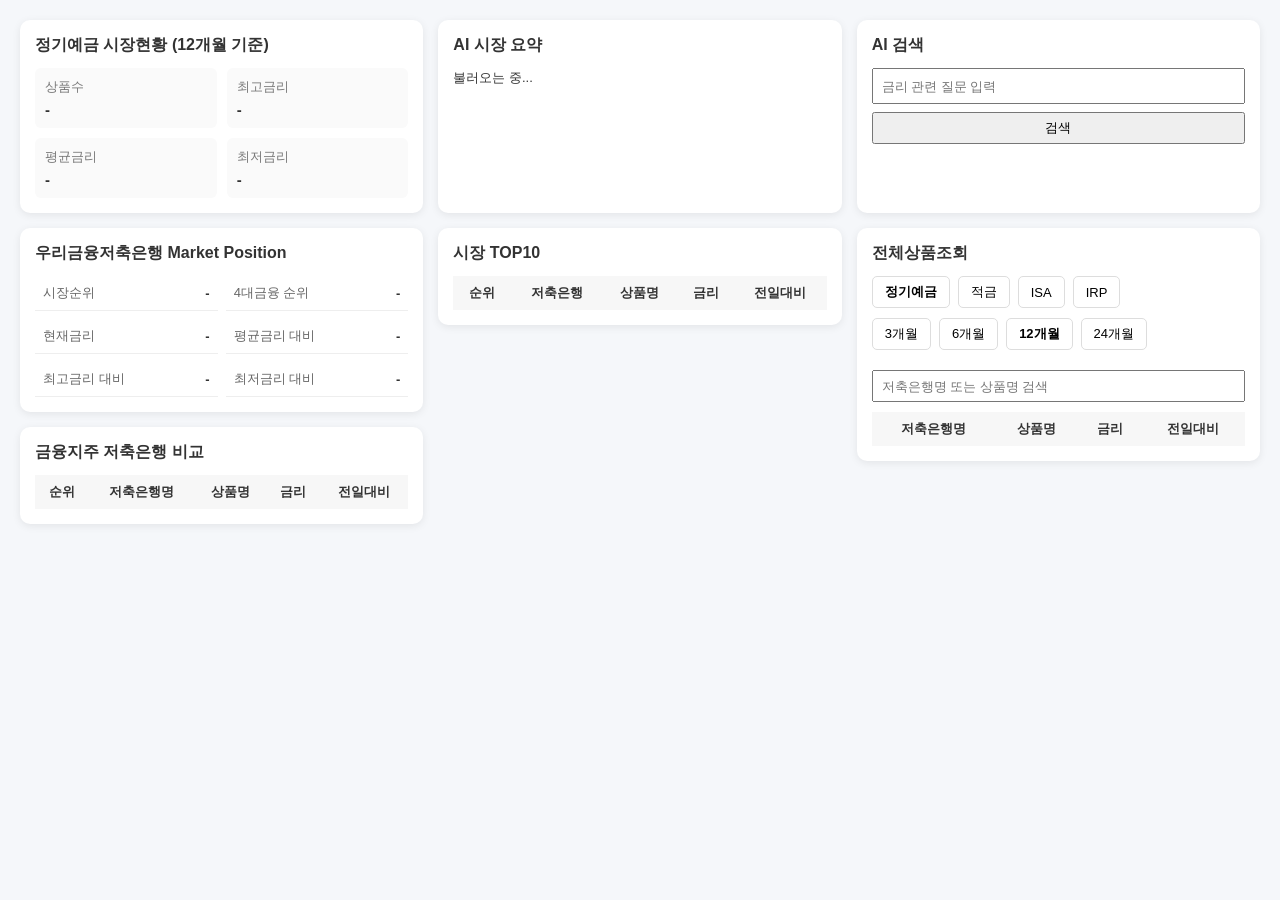
==== templates/index.html @ 4ca1d67e "SBRateBot V4 initial dashboard version" ====
<!DOCTYPE html>
<html lang="ko">

<head>

<meta charset="UTF-8">

<meta name="viewport" content="width=device-width, initial-scale=1.0">

<title>SBRateBot V4</title>

<link rel="stylesheet" href="/static/css/dashboard.css">

</head>


<body>


<div class="dashboard">


<!-- =====================
상단 영역
===================== -->


<div class="top-grid">


<div class="panel">

<h2>
정기예금 시장현황 (12개월 기준)
</h2>


<div class="kpi-mini">


<div>
<span>상품수</span>
<strong id="product-count">-</strong>
</div>


<div>
<span>최고금리</span>
<strong id="max-rate">-</strong>
</div>


<div>
<span>평균금리</span>
<strong id="avg-rate">-</strong>
</div>


<div>
<span>최저금리</span>
<strong id="min-rate">-</strong>
</div>


</div>

</div>





<div class="panel">

<h2>
AI 시장 요약
</h2>


<div id="ai-summary">
불러오는 중...
</div>


</div>





<div class="panel">

<h2>
AI 검색
</h2>


<input
id="ai-question"
placeholder="금리 관련 질문 입력"
/>


<button id="ai-search-btn">
검색
</button>


<div id="ai-answer"></div>


</div>


</div>








<!-- =====================
하단 영역
===================== -->


<div class="dashboard-grid">



<!-- 1열 -->

<div class="left-column">


<div class="panel">


<h2>
우리금융저축은행 Market Position
</h2>


<div class="position-summary">


<div>
<span>시장순위</span>
<strong id="market-rank">-</strong>
</div>


<div>
<span>4대금융 순위</span>
<strong id="financial-rank">-</strong>
</div>


<div>
<span>현재금리</span>
<strong id="woori-rate">-</strong>
</div>


<div>
<span>평균금리 대비</span>
<strong id="average-gap">-</strong>
</div>


<div>
<span>최고금리 대비</span>
<strong id="highest-gap">-</strong>
</div>


<div>
<span>최저금리 대비</span>
<strong id="lowest-gap">-</strong>
</div>


</div>


</div>







<div class="panel">


<h2>
금융지주 저축은행 비교
</h2>


<table>


<thead>

<tr>

<th>순위</th>

<th>저축은행명</th>

<th>상품명</th>

<th>금리</th>

<th>전일대비</th>

</tr>


</thead>


<tbody id="financial-table">

</tbody>


</table>


</div>



</div>









<!-- 2열 -->


<div class="panel">


<h2>
시장 TOP10
</h2>


<table>


<thead>

<tr>

<th>순위</th>

<th>저축은행</th>

<th>상품명</th>

<th>금리</th>

<th>전일대비</th>

</tr>


</thead>


<tbody id="market-table">

</tbody>


</table>


</div>









<!-- 3열 -->


<div class="panel">


<h2>
전체상품조회
</h2>


<div class="product-tabs">


<button class="active">
정기예금
</button>


<button>
적금
</button>


<button>
ISA
</button>


<button>
IRP
</button>


</div>





<div class="period-filter">


<button>
3개월
</button>


<button>
6개월
</button>


<button class="active">
12개월
</button>


<button>
24개월
</button>


</div>





<input
id="product-search"
placeholder="저축은행명 또는 상품명 검색"
/>





<table>


<thead>

<tr>

<th>저축은행명</th>

<th>상품명</th>

<th>금리</th>

<th>전일대비</th>

</tr>


</thead>


<tbody id="product-table">

</tbody>


</table>


</div>





</div>



</div>





<script src="/static/js/dashboard.js"></script>


</body>


</html>
---- static/css/dashboard.css ----
/* ===================================
   SBRateBot V4 Dashboard CSS
=================================== */


* {

    box-sizing:border-box;

}



body {

    margin:0;

    padding:20px;

    background:#f5f7fa;

    font-family:"Malgun Gothic", sans-serif;

    color:#333;

}



.dashboard {

    width:100%;

    max-width:1600px;

    margin:0 auto;

}






/* ===================================
   상단 3분할
=================================== */


.top-grid {

    display:grid;

    grid-template-columns:

    repeat(3, 1fr);

    gap:15px;

    margin-bottom:15px;

}







/* ===================================
   하단 3분할
=================================== */


.dashboard-grid {

    display:grid;

    grid-template-columns:

    repeat(3, 1fr);

    gap:15px;

    align-items:start;

}





.left-column {


    display:flex;


    flex-direction:column;


    gap:15px;


}







/* ===================================
   카드
=================================== */


.panel {


    background:white;


    border-radius:10px;


    padding:15px;


    box-shadow:

    0 2px 8px rgba(0,0,0,0.08);


}



.panel h2 {


    margin:0 0 12px;


    font-size:16px;


    font-weight:600;


}







/* ===================================
   KPI
=================================== */


.kpi-mini {


    display:grid;


    grid-template-columns:repeat(2,1fr);


    gap:10px;


}



.kpi-mini div {


    background:#fafafa;


    padding:10px;


    border-radius:6px;


}



.kpi-mini span {


    display:block;


    font-size:13px;


    color:#777;


}



.kpi-mini strong {


    display:block;


    margin-top:5px;


    font-size:15px;


}







/* ===================================
   Market Position
=================================== */


.position-summary {


    display:grid;


    grid-template-columns:repeat(2,1fr);


    gap:8px;


}



.position-summary div {


    display:flex;


    justify-content:space-between;


    align-items:center;


    padding:8px;


    border-bottom:1px solid #eee;


}



.position-summary span {


    font-size:13px;


    color:#666;


}



.position-summary strong {


    font-size:13px;


    font-weight:600;


}







/* ===================================
   Table 공통
=================================== */


.panel table {


    width:100%;


    border-collapse:collapse;


}



.panel th {


    background:#f7f7f7;


    font-size:13px;


    font-weight:600;


    padding:8px;


    text-align:center;


}



.panel td {


    font-size:13px;


    padding:8px;


    text-align:center;


    border-bottom:1px solid #eee;


}








/* ===================================
   AI
=================================== */


#ai-summary {


    font-size:13px;


    line-height:1.6;


}



#ai-summary ul {


    margin:0;


    padding-left:18px;


}







/* ===================================
   검색
=================================== */


#ai-question {


    width:100%;


    height:36px;


    padding:8px;


    font-size:13px;


}



#ai-search-btn {


    width:100%;


    height:32px;


    margin-top:8px;


    font-size:13px;


}







#product-search {


    width:100%;


    height:32px;


    margin:10px 0;


    padding:8px;


    font-size:13px;


}







/* ===================================
   상품 탭
=================================== */


.product-tabs,
.period-filter {


    display:flex;


    gap:8px;


    margin-bottom:10px;


}



.product-tabs button,
.period-filter button {


    padding:6px 12px;


    font-size:13px;


    border:1px solid #ddd;


    background:white;


    border-radius:5px;


}



.product-tabs button.active,
.period-filter button.active {


    font-weight:bold;


}







/* ===================================
   증감
=================================== */


.rate-change {


    font-weight:600;


}



.rate-change.increase {


    color:#1565c0;


}



.rate-change.decrease {


    color:#d32f2f;


}







/* ===================================
   화면 축소 대응
=================================== */


@media(max-width:900px){

    .top-grid,
    .dashboard-grid {

        grid-template-columns:
        0.8fr 1.1fr 1fr;

    }

}




.left-column {

    display:flex !important;

    flex-direction:column !important;

    gap:15px !important;

}

/* ===================================
   금융지주 비교 헤더 줄바꿈 방지
=================================== */


#financial-table th {

    white-space:nowrap;

}


/* 짧은 컬럼 최소폭 확보 */

#financial-table th:nth-child(1),
#financial-table td:nth-child(1) {

    width:45px;

    white-space:nowrap;

}



#financial-table th:nth-child(4),
#financial-table td:nth-child(4) {

    width:65px;

    white-space:nowrap;

}



#financial-table th:nth-child(5),
#financial-table td:nth-child(5) {

    width:75px;

    white-space:nowrap;

}

/* ===================================
   금융지주 비교 헤더 줄바꿈 방지
=================================== */


#financial-table th {

    white-space:nowrap;

}


/* 짧은 컬럼 최소폭 확보 */

#financial-table th:nth-child(1),
#financial-table td:nth-child(1) {

    width:45px;

    white-space:nowrap;

}



#financial-table th:nth-child(4),
#financial-table td:nth-child(4) {

    width:65px;

    white-space:nowrap;

}



#financial-table th:nth-child(5),
#financial-table td:nth-child(5) {

    width:75px;

    white-space:nowrap;

}
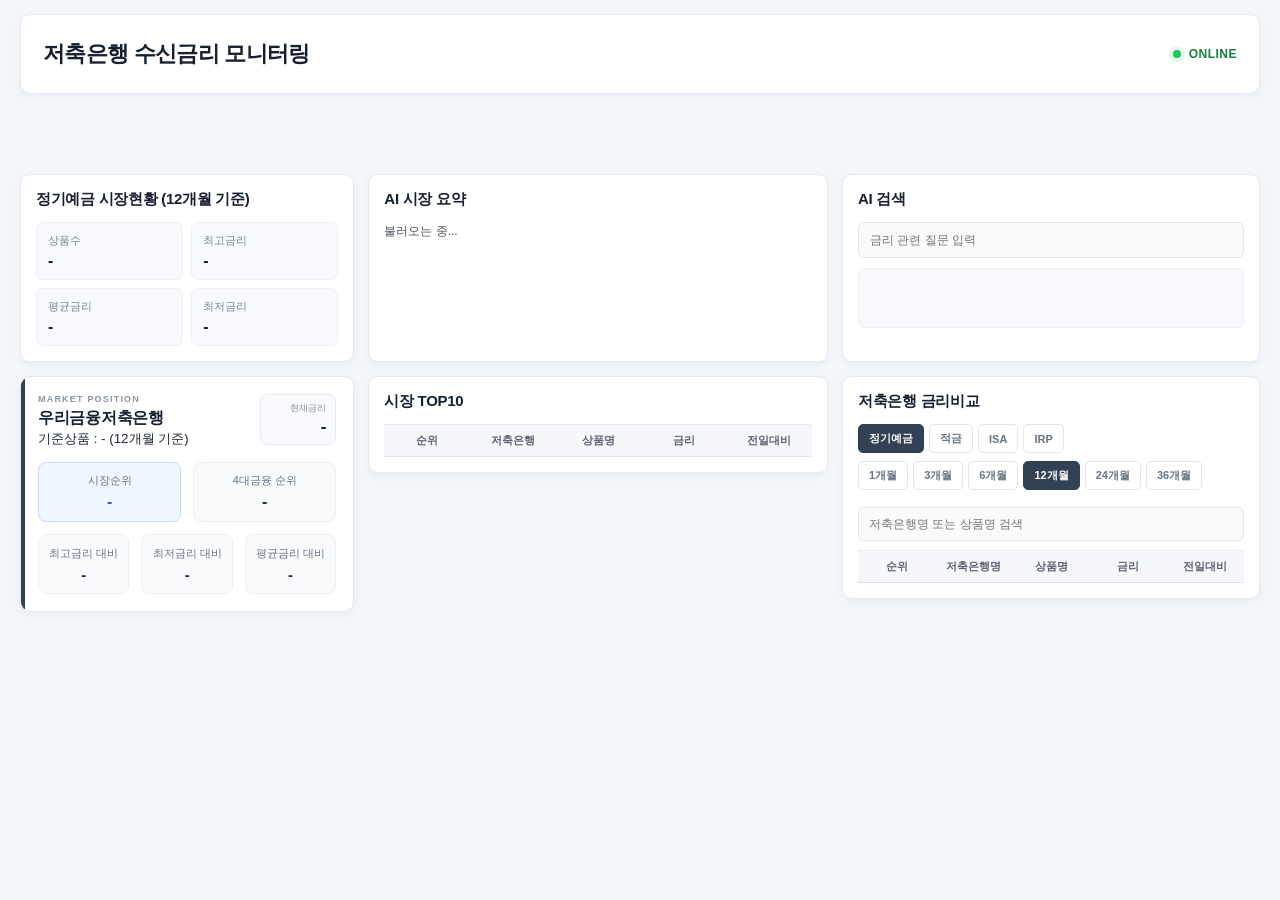
==== commit fbfaea1a: "SBRateBot V4 dashboard update" ====
--- a/templates/index.html
+++ b/templates/index.html
@@ -18,6 +18,42 @@
 
 
 <div class="dashboard">
+
+
+
+<!-- =====================
+슬림 시스템 헤더
+===================== -->
+
+
+<header class="system-header slim-header">
+
+
+    <div class="slim-header-title">
+
+        <h1>
+        저축은행 수신금리 모니터링
+        </h1>
+
+    </div>
+
+
+
+    <div class="slim-header-status">
+
+        <span class="online-dot"></span>
+
+        <strong>
+        ONLINE
+        </strong>
+
+    </div>
+
+
+</header>
+
+
+
 
 
 <!-- =====================
@@ -28,41 +64,78 @@
 <div class="top-grid">
 
 
+
 <div class="panel">
+
 
 <h2>
 정기예금 시장현황 (12개월 기준)
 </h2>
 
 
+
 <div class="kpi-mini">
 
 
+
 <div>
-<span>상품수</span>
-<strong id="product-count">-</strong>
-</div>
+
+<span>
+상품수
+</span>
+
+<strong id="product-count">
+-
+</strong>
+
+</div>
+
 
 
 <div>
-<span>최고금리</span>
-<strong id="max-rate">-</strong>
-</div>
+
+<span>
+최고금리
+</span>
+
+<strong id="max-rate">
+-
+</strong>
+
+</div>
+
 
 
 <div>
-<span>평균금리</span>
-<strong id="avg-rate">-</strong>
-</div>
+
+<span>
+평균금리
+</span>
+
+<strong id="avg-rate">
+-
+</strong>
+
+</div>
+
 
 
 <div>
-<span>최저금리</span>
-<strong id="min-rate">-</strong>
-</div>
-
-
-</div>
+
+<span>
+최저금리
+</span>
+
+<strong id="min-rate">
+-
+</strong>
+
+</div>
+
+
+
+</div>
+
 
 </div>
 
@@ -71,15 +144,20 @@
 
 
 <div class="panel">
+
 
 <h2>
 AI 시장 요약
 </h2>
 
 
+
 <div id="ai-summary">
+
 불러오는 중...
-</div>
+
+</div>
+
 
 
 </div>
@@ -89,10 +167,12 @@
 
 
 <div class="panel">
+
 
 <h2>
 AI 검색
 </h2>
+
 
 
 <input
@@ -101,19 +181,18 @@
 />
 
 
-<button id="ai-search-btn">
-검색
-</button>
-
-
-<div id="ai-answer"></div>
-
-
-</div>
-
-
-</div>
-
+
+<div id="ai-answer">
+
+</div>
+
+
+
+</div>
+
+
+
+</div>
 
 
 
@@ -122,7 +201,7 @@
 
 
 <!-- =====================
-하단 영역
+하단 3열 영역
 ===================== -->
 
 
@@ -130,301 +209,552 @@
 
 
 
-<!-- 1열 -->
+
+
+<!-- =====================
+1열
+Market Position
+===================== -->
+
 
 <div class="left-column">
 
 
+
+<div class="panel market-position-panel">
+
+
+
+<div class="market-position-header">
+
+
+
+<div>
+
+
+<span class="market-position-label">
+
+MARKET POSITION
+
+</span>
+
+
+
+<h2>
+
+우리금융저축은행
+
+</h2>
+
+
+
+<small>
+
+기준상품 :
+
+<span id="basis-product">
+
+-
+
+</span>
+
+(12개월 기준)
+
+</small>
+
+
+
+</div>
+
+
+
+
+
+<div class="market-position-badge">
+
+
+<span>
+
+현재금리
+
+</span>
+
+
+
+<strong id="woori-rate">
+
+-
+
+</strong>
+
+
+
+</div>
+
+
+
+</div>
+
+
+
+
+
+
+
+<div class="market-rank-grid">
+
+
+
+<div class="market-rank-card primary">
+
+
+<span>
+
+시장순위
+
+</span>
+
+
+
+<strong id="market-rank">
+
+-
+
+</strong>
+
+
+
+</div>
+
+
+
+
+
+<div class="market-rank-card">
+
+
+<span>
+
+4대금융 순위
+
+</span>
+
+
+
+<strong id="financial-rank">
+
+-
+
+</strong>
+
+
+
+</div>
+
+
+
+</div>
+
+
+
+
+
+
+
+
+<div class="market-gap-list">
+
+
+
+<div>
+
+
+<span>
+
+최고금리 대비
+
+</span>
+
+
+
+<strong id="highest-gap">
+
+-
+
+</strong>
+
+
+
+</div>
+
+
+
+
+
+<div>
+
+
+<span>
+
+최저금리 대비
+
+</span>
+
+
+
+<strong id="lowest-gap">
+
+-
+
+</strong>
+
+
+
+</div>
+
+
+
+
+
+<div>
+
+
+<span>
+
+평균금리 대비
+
+</span>
+
+
+
+<strong id="average-gap">
+
+-
+
+</strong>
+
+
+
+</div>
+
+
+
+</div>
+
+
+
+
+
+</div>
+
+
+
+
+
+
+</div>
+<!-- =====================
+2열 : 시장 TOP10
+===================== -->
+
+
 <div class="panel">
 
 
-<h2>
-우리금융저축은행 Market Position
-</h2>
-
-
-<div class="position-summary">
-
-
-<div>
-<span>시장순위</span>
-<strong id="market-rank">-</strong>
-</div>
-
-
-<div>
-<span>4대금융 순위</span>
-<strong id="financial-rank">-</strong>
-</div>
-
-
-<div>
-<span>현재금리</span>
-<strong id="woori-rate">-</strong>
-</div>
-
-
-<div>
-<span>평균금리 대비</span>
-<strong id="average-gap">-</strong>
-</div>
-
-
-<div>
-<span>최고금리 대비</span>
-<strong id="highest-gap">-</strong>
-</div>
-
-
-<div>
-<span>최저금리 대비</span>
-<strong id="lowest-gap">-</strong>
-</div>
-
-
-</div>
-
-
-</div>
-
-
-
-
-
-
-
-<div class="panel">
-
-
-<h2>
-금융지주 저축은행 비교
-</h2>
-
-
-<table>
-
-
-<thead>
-
-<tr>
-
-<th>순위</th>
-
-<th>저축은행명</th>
-
-<th>상품명</th>
-
-<th>금리</th>
-
-<th>전일대비</th>
-
-</tr>
-
-
-</thead>
-
-
-<tbody id="financial-table">
-
-</tbody>
-
-
-</table>
-
-
-</div>
-
-
-
-</div>
-
-
-
-
-
-
-
-
-
-<!-- 2열 -->
-
-
-<div class="panel">
-
-
-<h2>
-시장 TOP10
-</h2>
-
-
-<table>
-
-
-<thead>
-
-<tr>
-
-<th>순위</th>
-
-<th>저축은행</th>
-
-<th>상품명</th>
-
-<th>금리</th>
-
-<th>전일대비</th>
-
-</tr>
-
-
-</thead>
-
-
-<tbody id="market-table">
-
-</tbody>
-
-
-</table>
-
-
-</div>
-
-
-
-
-
-
-
-
-
-<!-- 3열 -->
-
-
-<div class="panel">
-
-
-<h2>
-전체상품조회
-</h2>
-
-
-<div class="product-tabs">
-
-
-<button class="active">
-정기예금
-</button>
-
-
-<button>
-적금
-</button>
-
-
-<button>
-ISA
-</button>
-
-
-<button>
-IRP
-</button>
-
-
-</div>
-
-
-
-
-
-<div class="period-filter">
-
-
-<button>
-3개월
-</button>
-
-
-<button>
-6개월
-</button>
-
-
-<button class="active">
-12개월
-</button>
-
-
-<button>
-24개월
-</button>
-
-
-</div>
-
-
-
-
-
-<input
-id="product-search"
-placeholder="저축은행명 또는 상품명 검색"
-/>
-
-
-
-
-
-<table>
-
-
-<thead>
-
-<tr>
-
-<th>저축은행명</th>
-
-<th>상품명</th>
-
-<th>금리</th>
-
-<th>전일대비</th>
-
-</tr>
-
-
-</thead>
-
-
-<tbody id="product-table">
-
-</tbody>
-
-
-</table>
-
-
-</div>
-
-
-
-
-
-</div>
-
-
-
-</div>
-
-
-
-
-
-<script src="/static/js/dashboard.js"></script>
-
-
-</body>
-
-
-</html>+    <h2>
+    시장 TOP10
+    </h2>
+    
+    
+    
+    <table>
+    
+    
+    <thead>
+    
+    <tr>
+    
+    <th>
+    순위
+    </th>
+    
+    
+    <th>
+    저축은행
+    </th>
+    
+    
+    <th>
+    상품명
+    </th>
+    
+    
+    <th>
+    금리
+    </th>
+    
+    
+    <th>
+    전일대비
+    </th>
+    
+    
+    </tr>
+    
+    
+    </thead>
+    
+    
+    
+    <tbody id="market-table">
+    
+    
+    </tbody>
+    
+    
+    
+    </table>
+    
+    
+    </div>
+    
+    
+    
+    
+    
+    
+    
+    <!-- =====================
+    3열 : 저축은행 금리비교
+    ===================== -->
+    
+    
+    <div class="panel">
+    
+    
+    <h2>
+    저축은행 금리비교
+    </h2>
+    
+    
+    
+    
+    
+    <div class="product-tabs">
+    
+    
+    
+    <button class="active">
+    
+    정기예금
+    
+    </button>
+    
+    
+    
+    <button>
+    
+    적금
+    
+    </button>
+    
+    
+    
+    <button>
+    
+    ISA
+    
+    </button>
+    
+    
+    
+    <button>
+    
+    IRP
+    
+    </button>
+    
+    
+    
+    </div>
+    
+    
+    
+    
+    
+    
+    
+    <div class="period-filter">
+    
+    
+    
+    <button>
+    
+    1개월
+    
+    </button>
+    
+    
+    
+    <button>
+    
+    3개월
+    
+    </button>
+    
+    
+    
+    <button>
+    
+    6개월
+    
+    </button>
+    
+    
+    
+    <button class="active">
+    
+    12개월
+    
+    </button>
+    
+    
+    
+    <button>
+    
+    24개월
+    
+    </button>
+    
+    
+    
+    <button>
+    
+    36개월
+    
+    </button>
+    
+    
+    
+    </div>
+    
+    
+    
+    
+    
+    
+    
+    <input
+    
+    id="product-search"
+    
+    placeholder="저축은행명 또는 상품명 검색"
+    
+    />
+    
+    
+    
+    
+    
+    
+    
+    <table>
+    
+    
+    
+    <thead>
+    
+    
+    
+    <tr>
+    
+    
+    
+    <th>
+    순위
+    </th>
+    
+    
+    
+    <th>
+    저축은행명
+    </th>
+    
+    
+    
+    <th>
+    상품명
+    </th>
+    
+    
+    
+    <th>
+    금리
+    </th>
+    
+    
+    
+    <th>
+    전일대비
+    </th>
+    
+    
+    
+    </tr>
+    
+    
+    
+    </thead>
+    
+    
+    
+    
+    
+    <tbody id="product-table">
+    
+    
+    
+    </tbody>
+    
+    
+    
+    
+    
+    </table>
+    
+    
+    
+    
+    
+    </div>
+    
+    
+    
+    
+    
+    
+    
+    </div>
+    
+    
+    
+    
+    
+    
+    
+    </div>
+    
+    
+    
+    
+    
+    
+    
+    <script src="/static/js/dashboard.js"></script>
+    
+    
+    
+    </body>
+    
+    
+    </html>
--- a/static/css/dashboard.css
+++ b/static/css/dashboard.css
@@ -1,694 +1,943 @@
 /* ===================================
    SBRateBot V4 Dashboard CSS
+   Professional Financial Dashboard
 =================================== */
 
 
 * {
-
-    box-sizing:border-box;
-
-}
-
+    box-sizing: border-box;
+}
 
 
 body {
-
-    margin:0;
-
-    padding:20px;
-
-    background:#f5f7fa;
-
-    font-family:"Malgun Gothic", sans-serif;
-
-    color:#333;
-
-}
-
+    margin: 0;
+    padding: 14px 20px 20px;
+
+    background: #f3f6fa;
+
+    font-family:
+        "Malgun Gothic",
+        "Apple SD Gothic Neo",
+        Arial,
+        sans-serif;
+
+    color: #1f2937;
+}
 
 
 .dashboard {
+    width: 100%;
+    max-width: 1600px;
+    margin: 0 auto;
+}
+
+
+
+/* ===================================
+   SYSTEM HEADER
+=================================== */
+
+
+.system-header.slim-header {
+    height: 80px;
+
+    display: flex;
+    align-items: center;
+    justify-content: space-between;
+
+    padding: 0 22px;
+
+    margin-bottom: 80px;
+
+    background: #ffffff;
+
+    border: 1px solid #e5eaf0;
+    border-radius: 10px;
+
+    box-shadow:
+        0 2px 8px rgba(15, 23, 42, 0.05);
+}
+
+
+.slim-header-title {
+    display: flex;
+    align-items: center;
+}
+
+
+.slim-header-title h1 {
+    margin: 0;
+
+    font-size: 22px;
+    font-weight: 700;
+
+    letter-spacing: -0.7px;
+
+    color: #172033;
+}
+
+
+.slim-header-status {
+    display: flex;
+    align-items: center;
+
+    gap: 8px;
+}
+
+
+.slim-header-status strong {
+    font-size: 12px;
+    font-weight: 700;
+
+    letter-spacing: 0.5px;
+
+    color: #16803c;
+}
+
+
+.online-dot {
+    width: 8px;
+    height: 8px;
+
+    display: inline-block;
+
+    background: #22c55e;
+
+    border-radius: 50%;
+
+    box-shadow:
+        0 0 0 4px rgba(34, 197, 94, 0.12);
+}
+
+
+
+/* ===================================
+   DASHBOARD GRID
+=================================== */
+
+
+.top-grid,
+.dashboard-grid {
+    display: grid;
+
+    grid-template-columns:
+        0.8fr 1.1fr 1fr;
+
+    gap: 14px;
+
+    align-items: start;
+}
+
+
+.top-grid {
+    margin-bottom: 14px;
+
+    align-items: stretch;
+}
+
+
+.top-grid > .panel {
+    height: 100%;
+}
+
+
+.left-column {
+    display: flex;
+
+    flex-direction: column;
+
+    gap: 14px;
+}
+
+
+
+/* ===================================
+   PANEL
+=================================== */
+
+
+.panel {
+    background: #ffffff;
+
+    border: 1px solid #e5eaf0;
+
+    border-radius: 10px;
+
+    padding: 15px;
+
+    box-shadow:
+        0 2px 8px rgba(15, 23, 42, 0.05);
+}
+
+
+.panel h2 {
+    margin: 0 0 13px;
+
+    font-size: 15px;
+    font-weight: 700;
+
+    letter-spacing: -0.3px;
+
+    color: #172033;
+}
+
+
+
+/* ===================================
+   KPI
+=================================== */
+
+
+.kpi-mini {
+    display: grid;
+
+    grid-template-columns:
+        repeat(2, 1fr);
+
+    gap: 8px;
+}
+
+
+.kpi-mini div {
+    min-height: 58px;
+
+    display: flex;
+    flex-direction: column;
+    justify-content: center;
+
+    padding: 9px 11px;
+
+    background: #f7f9fc;
+
+    border: 1px solid #edf0f4;
+    border-radius: 7px;
+}
+
+
+.kpi-mini span {
+    display: block;
+
+    font-size: 11px;
+    font-weight: 500;
+
+    color: #7b8494;
+}
+
+
+.kpi-mini strong {
+    display: block;
+
+    margin-top: 4px;
+
+    font-size: 16px;
+    font-weight: 700;
+
+    color: #172033;
+}
+
+
+
+/* ===================================
+   MARKET POSITION
+=================================== */
+
+
+.market-position-panel {
+    position: relative;
+
+    overflow: hidden;
+
+    padding: 17px;
+}
+
+
+.market-position-panel::before {
+    content: "";
+
+    position: absolute;
+
+    top: 0;
+    left: 0;
+
+    width: 4px;
+    height: 100%;
+
+    background: #334155;
+}
+
+
+.market-position-header {
+    display: flex;
+
+    align-items: flex-start;
+    justify-content: space-between;
+
+    gap: 12px;
+
+    margin-bottom: 14px;
+}
+
+
+.market-position-label {
+    display: block;
+
+    margin-bottom: 4px;
+
+    font-size: 9px;
+    font-weight: 700;
+
+    letter-spacing: 1.2px;
+
+    color: #8a94a3;
+}
+
+
+.market-position-header h2 {
+    margin: 0;
+
+    font-size: 16px;
+    font-weight: 700;
+
+    color: #172033;
+}
+
+
+.market-position-badge {
+    min-width: 76px;
+
+    padding: 7px 9px;
+
+    text-align: right;
+
+    background: #f7f9fc;
+
+    border: 1px solid #e8ecf1;
+    border-radius: 7px;
+}
+
+
+.market-position-badge span {
+    display: block;
+
+    margin-bottom: 2px;
+
+    font-size: 9px;
+
+    color: #8791a1;
+}
+
+
+.market-position-badge strong {
+    font-size: 17px;
+    font-weight: 700;
+
+    color: #172033;
+}
+
+
+
+/* ===================================
+   MARKET RANK GRID
+=================================== */
+
+
+.market-rank-grid {
+
+    display:grid;
+
+    grid-template-columns:repeat(2,1fr);
+
+    gap:12px;
+
+    margin-top:12px;
+
+}
+
+
+
+.market-rank-card {
+
+    min-height:60px;
+
+    display:flex;
+
+    flex-direction:column;
+
+    align-items:center;
+
+    justify-content:center;
+
+    background:#f8fafc;
+
+    border:1px solid #edf0f4;
+
+    border-radius:8px;
+
+}
+
+
+
+.market-rank-card > span {
+
+    font-size:11px;
+
+    color:#697386;
+
+    margin-bottom:5px;
+
+}
+
+
+
+.market-rank-card > strong {
+
+    font-size:16px;
+
+    font-weight:700;
+
+}
+
+
+
+.market-rank-card.primary {
+
+    background:#eff6ff;
+
+    border-color:#bfdbfe;
+
+}
+
+
+
+.market-rank-card.primary > strong {
+
+    color:#2563eb;
+
+}
+
+
+
+/* ===================================
+   MARKET GAP
+=================================== */
+
+
+.market-gap-list {
+
+    display:grid;
+
+    grid-template-columns:repeat(3,1fr);
+
+    gap:12px;
+
+    margin-top:12px;
+
+}
+
+
+
+.market-gap-list > div {
+
+    min-height:60px;
+
+    display:flex;
+
+    flex-direction:column;
+
+    align-items:center;
+
+    justify-content:center;
+
+    border:1px solid #edf0f4;
+
+    border-radius:8px;
+
+    background:#f8fafc;
+
+}
+
+
+
+.market-gap-list > div > span {
+
+    font-size:11px;
+
+    color:#697386;
+
+    margin-bottom:5px;
+
+}
+
+
+
+.market-gap-list > div > strong {
+
+    font-size:15px;
+
+    font-weight:700;
+
+}
+
+
+
+/* ===================================
+   TABLE
+=================================== */
+
+
+.panel table {
 
     width:100%;
 
-    max-width:1600px;
-
-    margin:0 auto;
-
-}
-
-
-
-
-
-
-/* ===================================
-   상단 3분할
-=================================== */
-
-
-.top-grid {
-
-    display:grid;
-
-    grid-template-columns:
-
-    repeat(3, 1fr);
-
-    gap:15px;
-
-    margin-bottom:15px;
-
-}
-
-
-
-
-
-
-
-/* ===================================
-   하단 3분할
-=================================== */
-
-
-.dashboard-grid {
-
-    display:grid;
-
-    grid-template-columns:
-
-    repeat(3, 1fr);
-
-    gap:15px;
-
-    align-items:start;
-
-}
-
-
-
-
-
-.left-column {
-
-
-    display:flex;
-
-
-    flex-direction:column;
-
-
-    gap:15px;
-
-
-}
-
-
-
-
-
-
-
-/* ===================================
-   카드
-=================================== */
-
-
-.panel {
-
-
-    background:white;
-
-
-    border-radius:10px;
-
-
-    padding:15px;
-
+    border-collapse:collapse;
+
+    table-layout:fixed;
+
+}
+
+
+.panel th,
+.panel td {
+
+    overflow:hidden;
+
+    text-overflow:ellipsis;
+
+    white-space:nowrap;
+
+}
+
+
+.panel th {
+    padding: 8px 6px;
+
+    background: #f5f7fa;
+
+    border-top: 1px solid #e8ecf1;
+    border-bottom: 1px solid #e1e6ec;
+
+    font-size: 11px;
+    font-weight: 700;
+
+    color: #596273;
+
+    text-align: center;
+
+    white-space: nowrap;
+}
+
+
+.panel td {
+    padding: 8px 6px;
+
+    border-bottom: 1px solid #edf0f4;
+
+    font-size: 12px;
+
+    color: #374151;
+
+    text-align: center;
+}
+
+
+.panel tbody tr {
+    transition: background 0.15s ease;
+}
+
+
+.panel tbody tr:hover {
+    background: #f8fafc;
+}
+
+
+.panel td strong {
+    font-weight: 700;
+
+    color: #172033;
+}
+
+
+
+/* ===================================
+   RANK
+=================================== */
+
+
+.top1 {
+    font-weight: 700;
+
+    color: #b7791f !important;
+}
+
+
+.top2 {
+    font-weight: 700;
+
+    color: #64748b !important;
+}
+
+
+.top3 {
+    font-weight: 700;
+
+    color: #9a5b2b !important;
+}
+
+
+
+/* ===================================
+   AI SUMMARY
+=================================== */
+
+
+#ai-summary {
+    font-size: 12px;
+
+    line-height: 1.65;
+
+    color: #4b5563;
+}
+
+
+#ai-summary ul {
+    margin: 0;
+
+    padding-left: 18px;
+}
+
+
+#ai-summary li {
+    margin-bottom: 4px;
+}
+
+
+
+/* ===================================
+   AI SEARCH
+=================================== */
+
+
+#ai-question {
+    width: 100%;
+    height: 36px;
+
+    padding: 0 11px;
+
+    font-size: 12px;
+
+    color: #374151;
+
+    background: #f8fafc;
+
+    border: 1px solid #dfe5ec;
+    border-radius: 6px;
+
+    outline: none;
+}
+
+
+#ai-question:focus {
+    background: #ffffff;
+
+    border-color: #64748b;
 
     box-shadow:
-
-    0 2px 8px rgba(0,0,0,0.08);
-
-
-}
-
-
-
-.panel h2 {
-
-
-    margin:0 0 12px;
-
-
-    font-size:16px;
-
-
-    font-weight:600;
-
-
-}
-
-
-
-
-
-
-
-/* ===================================
-   KPI
-=================================== */
-
-
-.kpi-mini {
-
-
-    display:grid;
-
-
-    grid-template-columns:repeat(2,1fr);
-
-
-    gap:10px;
-
-
-}
-
-
-
-.kpi-mini div {
-
-
-    background:#fafafa;
-
-
-    padding:10px;
-
-
-    border-radius:6px;
-
-
-}
-
-
-
-.kpi-mini span {
-
-
-    display:block;
-
-
-    font-size:13px;
-
-
-    color:#777;
-
-
-}
-
-
-
-.kpi-mini strong {
-
-
-    display:block;
-
-
-    margin-top:5px;
-
-
-    font-size:15px;
-
-
-}
-
-
-
-
-
-
-
-/* ===================================
-   Market Position
-=================================== */
-
-
-.position-summary {
-
-
-    display:grid;
-
-
-    grid-template-columns:repeat(2,1fr);
-
-
-    gap:8px;
-
-
-}
-
-
-
-.position-summary div {
-
-
-    display:flex;
-
-
-    justify-content:space-between;
-
-
-    align-items:center;
-
-
-    padding:8px;
-
-
-    border-bottom:1px solid #eee;
-
-
-}
-
-
-
-.position-summary span {
-
-
-    font-size:13px;
-
-
-    color:#666;
-
-
-}
-
-
-
-.position-summary strong {
-
-
-    font-size:13px;
-
-
-    font-weight:600;
-
-
-}
-
-
-
-
-
-
-
-/* ===================================
-   Table 공통
-=================================== */
-
-
-.panel table {
-
-
-    width:100%;
-
-
-    border-collapse:collapse;
-
-
-}
-
-
-
-.panel th {
-
-
-    background:#f7f7f7;
-
-
-    font-size:13px;
-
-
-    font-weight:600;
-
-
-    padding:8px;
-
-
-    text-align:center;
-
-
-}
-
-
-
-.panel td {
-
-
-    font-size:13px;
-
-
-    padding:8px;
-
-
-    text-align:center;
-
-
-    border-bottom:1px solid #eee;
-
-
-}
-
-
-
-
-
-
-
-
-/* ===================================
-   AI
-=================================== */
-
-
-#ai-summary {
-
-
-    font-size:13px;
-
-
-    line-height:1.6;
-
-
-}
-
-
-
-#ai-summary ul {
-
-
-    margin:0;
-
-
-    padding-left:18px;
-
-
-}
-
-
-
-
-
-
-
-/* ===================================
-   검색
-=================================== */
-
-
-#ai-question {
-
-
-    width:100%;
-
-
-    height:36px;
-
-
-    padding:8px;
-
-
-    font-size:13px;
-
-
-}
-
-
-
-#ai-search-btn {
-
-
-    width:100%;
-
-
-    height:32px;
-
-
-    margin-top:8px;
-
-
-    font-size:13px;
-
-
-}
-
-
-
-
-
+        0 0 0 3px rgba(100, 116, 139, 0.1);
+}
+
+
+#ai-answer {
+    min-height: 58px;
+
+    margin-top: 10px;
+
+    padding: 10px 11px;
+
+    background: #f7f9fc;
+
+    border: 1px solid #edf0f4;
+    border-radius: 7px;
+
+    font-size: 12px;
+
+    line-height: 1.6;
+
+    color: #4b5563;
+
+    white-space: pre-line;
+}
+
+
+
+/* ===================================
+   PRODUCT SEARCH
+=================================== */
 
 
 #product-search {
-
-
-    width:100%;
-
-
-    height:32px;
-
-
-    margin:10px 0;
-
-
-    padding:8px;
-
-
-    font-size:13px;
-
-
-}
-
-
-
-
-
-
-
-/* ===================================
-   상품 탭
+    width: 100%;
+    height: 34px;
+
+    margin: 9px 0;
+
+    padding: 0 10px;
+
+    font-size: 12px;
+
+    background: #f8fafc;
+
+    border: 1px solid #dfe5ec;
+    border-radius: 6px;
+
+    outline: none;
+}
+
+
+#product-search:focus {
+    background: #ffffff;
+
+    border-color: #64748b;
+
+    box-shadow:
+        0 0 0 3px rgba(100, 116, 139, 0.1);
+}
+
+
+
+/* ===================================
+   PRODUCT FILTER
 =================================== */
 
 
 .product-tabs,
 .period-filter {
-
-
-    display:flex;
-
-
-    gap:8px;
-
-
-    margin-bottom:10px;
-
-
-}
-
+    display: flex;
+
+    gap: 5px;
+
+    margin-bottom: 8px;
+
+    flex-wrap: wrap;
+}
 
 
 .product-tabs button,
 .period-filter button {
-
-
-    padding:6px 12px;
-
-
-    font-size:13px;
-
-
-    border:1px solid #ddd;
-
-
-    background:white;
-
-
-    border-radius:5px;
-
-
-}
-
+    min-height: 29px;
+
+    padding: 5px 10px;
+
+    font-size: 11px;
+    font-weight: 600;
+
+    color: #687386;
+
+    background: #ffffff;
+
+    border: 1px solid #dfe5ec;
+    border-radius: 5px;
+
+    cursor: pointer;
+}
 
 
 .product-tabs button.active,
 .period-filter button.active {
-
-
-    font-weight:bold;
-
-
-}
-
-
-
-
-
-
-
-/* ===================================
-   증감
+    color: #ffffff;
+
+    background: #334155;
+
+    border-color: #334155;
+}
+
+
+
+/* ===================================
+   RATE CHANGE
 =================================== */
 
 
 .rate-change {
-
-
-    font-weight:600;
-
-
-}
-
+    font-weight: 700;
+
+    white-space: nowrap;
+}
 
 
 .rate-change.increase {
-
-
-    color:#1565c0;
-
-
-}
-
+    color: #1565c0;
+}
 
 
 .rate-change.decrease {
-
-
-    color:#d32f2f;
-
-
-}
-
-
-
-
-
-
-
-/* ===================================
-   화면 축소 대응
-=================================== */
-
-
-@media(max-width:900px){
+    color: #d32f2f;
+}
+
+
+
+/* ===================================
+   TABLE COLUMN
+=================================== */
+
+
+#financial-table th:nth-child(1),
+#financial-table td:nth-child(1),
+#market-table th:nth-child(1),
+#market-table td:nth-child(1),
+#product-table th:nth-child(1),
+#product-table td:nth-child(1){
+
+    width:50px;
+
+}
+
+
+#financial-table th:nth-child(2),
+#financial-table td:nth-child(2),
+#market-table th:nth-child(2),
+#market-table td:nth-child(2),
+#product-table th:nth-child(2),
+#product-table td:nth-child(2){
+
+    width:130px;
+
+}
+
+
+#financial-table th:nth-child(3),
+#financial-table td:nth-child(3),
+#market-table th:nth-child(3),
+#market-table td:nth-child(3),
+#product-table th:nth-child(3),
+#product-table td:nth-child(3){
+
+    width:auto;
+
+}
+
+
+#financial-table th:nth-child(4),
+#financial-table td:nth-child(4),
+#market-table th:nth-child(4),
+#market-table td:nth-child(4),
+#product-table th:nth-child(4),
+#product-table td:nth-child(4){
+
+    width:70px;
+
+}
+
+
+#financial-table th:nth-child(5),
+#financial-table td:nth-child(5),
+#market-table th:nth-child(5),
+#market-table td:nth-child(5),
+#product-table th:nth-child(5),
+#product-table td:nth-child(5){
+
+    width:80px;
+
+}
+
+
+
+/* ===================================
+   RESPONSIVE
+=================================== */
+
+@media(max-width: 1100px) {
+
 
     .top-grid,
     .dashboard-grid {
 
-        grid-template-columns:
-        0.8fr 1.1fr 1fr;
+        grid-template-columns:1fr;
 
     }
 
-}
-
-
-
-
-.left-column {
-
-    display:flex !important;
-
-    flex-direction:column !important;
-
-    gap:15px !important;
-
-}
-
-/* ===================================
-   금융지주 비교 헤더 줄바꿈 방지
-=================================== */
-
-
-#financial-table th {
-
-    white-space:nowrap;
-
-}
-
-
-/* 짧은 컬럼 최소폭 확보 */
-
-#financial-table th:nth-child(1),
-#financial-table td:nth-child(1) {
-
-    width:45px;
-
-    white-space:nowrap;
-
-}
-
-
-
-#financial-table th:nth-child(4),
-#financial-table td:nth-child(4) {
-
-    width:65px;
-
-    white-space:nowrap;
-
-}
-
-
-
-#financial-table th:nth-child(5),
-#financial-table td:nth-child(5) {
-
-    width:75px;
-
-    white-space:nowrap;
-
-}
-
-/* ===================================
-   금융지주 비교 헤더 줄바꿈 방지
-=================================== */
-
-
-#financial-table th {
-
-    white-space:nowrap;
-
-}
-
-
-/* 짧은 컬럼 최소폭 확보 */
-
-#financial-table th:nth-child(1),
-#financial-table td:nth-child(1) {
-
-    width:45px;
-
-    white-space:nowrap;
-
-}
-
-
-
-#financial-table th:nth-child(4),
-#financial-table td:nth-child(4) {
-
-    width:65px;
-
-    white-space:nowrap;
-
-}
-
-
-
-#financial-table th:nth-child(5),
-#financial-table td:nth-child(5) {
-
-    width:75px;
-
-    white-space:nowrap;
+
+
+    .market-position-header {
+
+        flex-direction:column;
+
+        gap:12px;
+
+    }
+
+
+
+    .market-position-badge {
+
+        width:100%;
+
+        text-align:center;
+
+    }
+
+
+
+    .market-gap-list {
+
+        display:grid;
+
+        grid-template-columns:repeat(3,1fr);
+
+        gap:10px;
+
+    }
+
+
+
+    .market-rank-card,
+    .market-gap-list div {
+
+        text-align:center;
+
+    }
+
+
+
+    .market-rank-card span,
+    .market-gap-list span {
+
+        display:block;
+
+        font-size:11px;
+
+        margin-bottom:4px;
+
+    }
+
+
+
+    .market-rank-card strong,
+    .market-gap-list strong {
+
+        display:block;
+
+        font-size:16px;
+
+        font-weight:700;
+
+    }
+
+
+
+    table {
+
+        font-size:12px;
+
+    }
+
+
+
+    th,
+    td {
+
+        padding:8px 6px;
+
+    }
+
 
 }
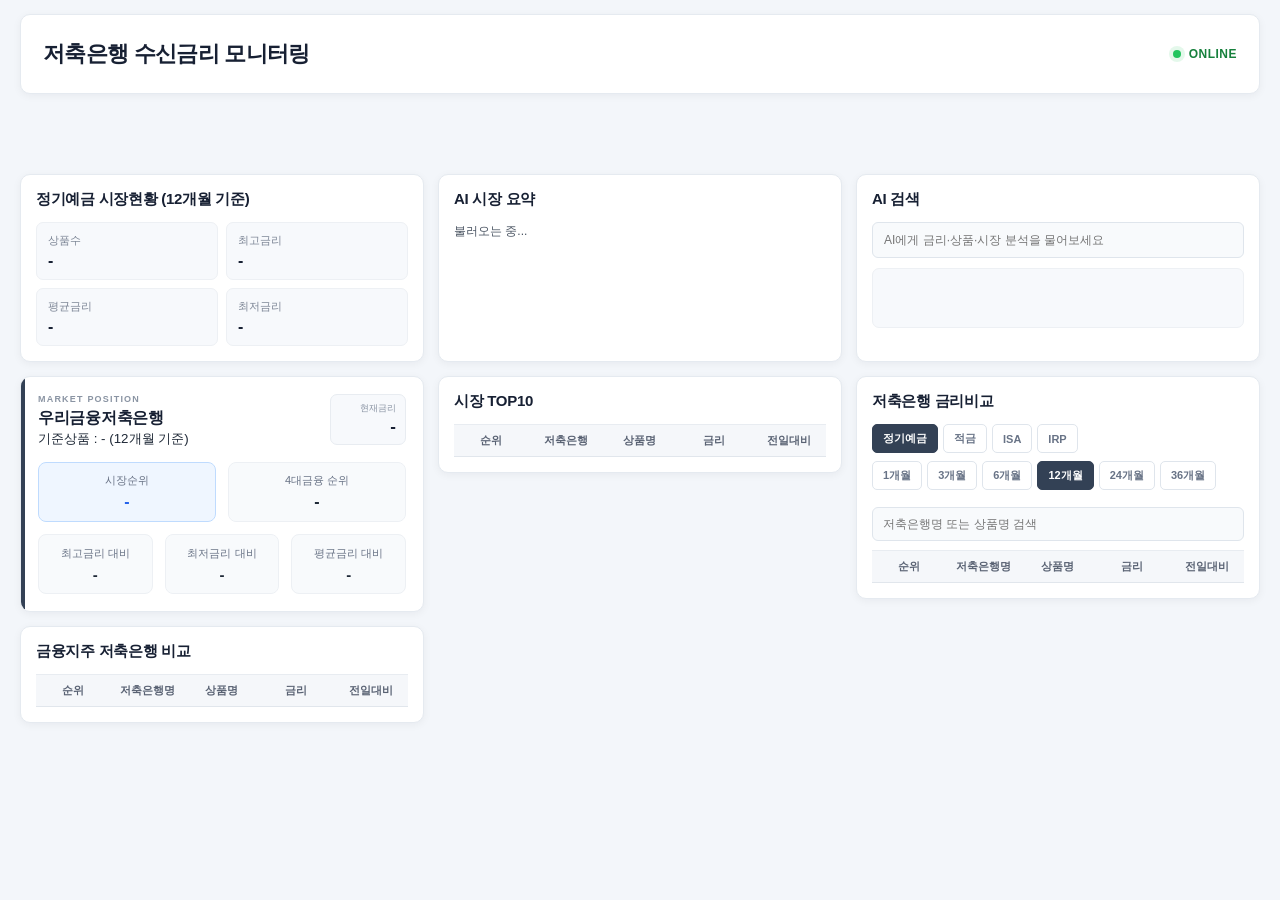
==== commit 70c96283: "SBRateBot V4 Gemini AI search integration" ====
--- a/templates/index.html
+++ b/templates/index.html
@@ -177,7 +177,7 @@
 
 <input
 id="ai-question"
-placeholder="금리 관련 질문 입력"
+placeholder="AI에게 금리·상품·시장 분석을 물어보세요"
 />
 
 
@@ -448,11 +448,58 @@
 </div>
 
 
-
-
-
-
-</div>
+<!-- =====================
+금융지주 저축은행 비교
+===================== -->
+
+<div class="panel">
+
+
+<h2>
+금융지주 저축은행 비교
+</h2>
+
+
+<table>
+
+
+<thead>
+
+<tr>
+
+<th>순위</th>
+
+<th>저축은행명</th>
+
+<th>상품명</th>
+
+<th>금리</th>
+
+<th>전일대비</th>
+
+</tr>
+
+
+</thead>
+
+
+<tbody id="financial-table">
+
+
+</tbody>
+
+
+</table>
+
+
+</div>
+
+
+
+</div>
+
+
+
 <!-- =====================
 2열 : 시장 TOP10
 ===================== -->
--- a/static/css/dashboard.css
+++ b/static/css/dashboard.css
@@ -118,14 +118,16 @@
 
 .top-grid,
 .dashboard-grid {
-    display: grid;
+
+    display:grid;
 
     grid-template-columns:
-        0.8fr 1.1fr 1fr;
-
-    gap: 14px;
-
-    align-items: start;
+        repeat(3, 1fr);
+
+    gap:14px;
+
+    align-items:start;
+
 }
 
 
@@ -851,7 +853,14 @@
     .top-grid,
     .dashboard-grid {
 
-        grid-template-columns:1fr;
+    display:grid;
+
+    grid-template-columns:
+        repeat(3, 1fr);
+
+    gap:14px;
+
+    align-items:start;
 
     }
 
@@ -940,4 +949,5 @@
     }
 
 
-}+}
+
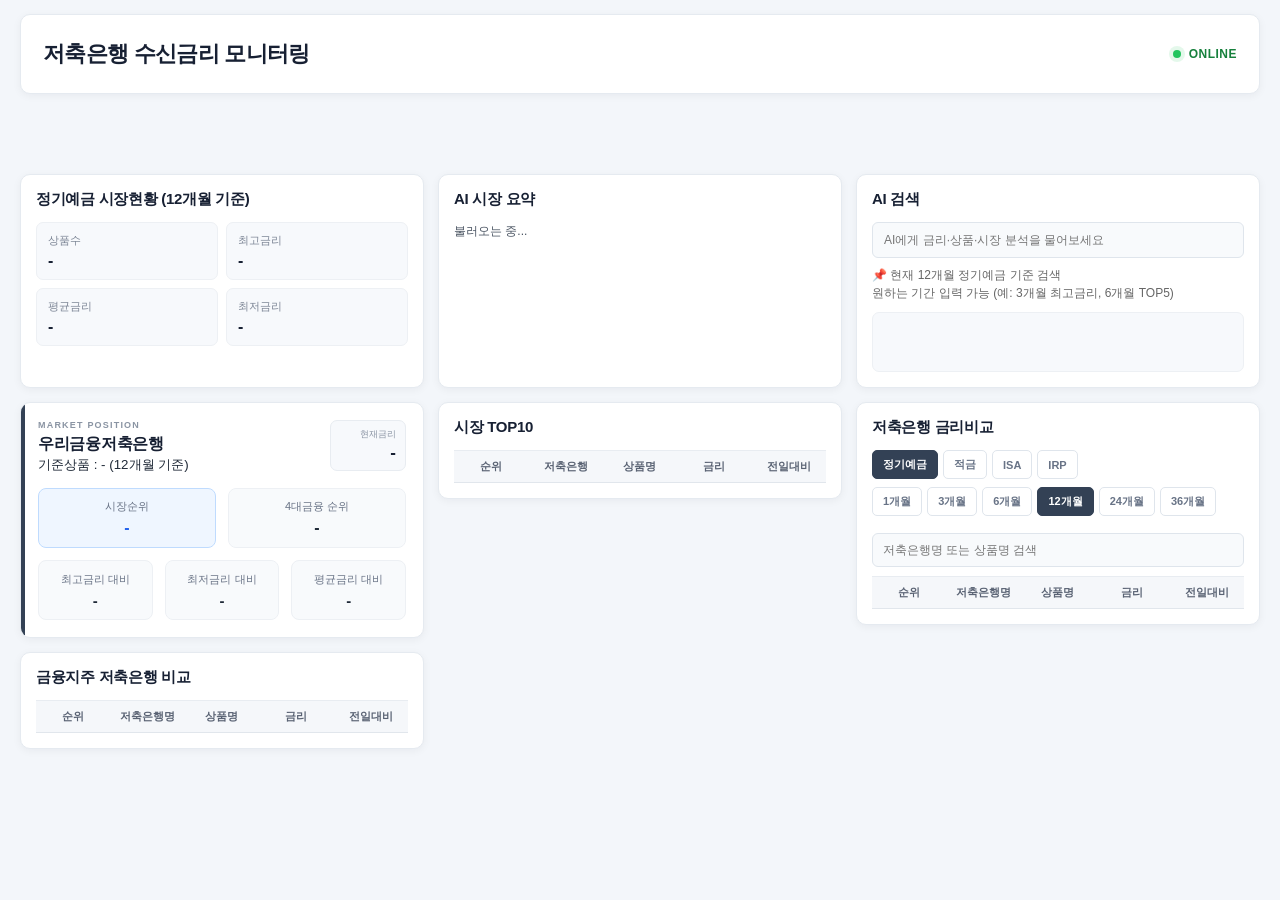
==== commit 1759553a: "Improve AI search bank ranking and woori comparison" ====
--- a/templates/index.html
+++ b/templates/index.html
@@ -180,6 +180,12 @@
 placeholder="AI에게 금리·상품·시장 분석을 물어보세요"
 />
 
+<div class="ai-guide">
+
+📌 현재 12개월 정기예금 기준 검색<br>
+원하는 기간 입력 가능 (예: 3개월 최고금리, 6개월 TOP5)
+
+</div>
 
 
 <div id="ai-answer">
--- a/static/css/dashboard.css
+++ b/static/css/dashboard.css
@@ -951,3 +951,14 @@
 
 }
 
+.ai-guide {
+
+    font-size:12px;
+
+    color:#666;
+
+    margin-top:8px;
+
+    line-height:1.5;
+
+}
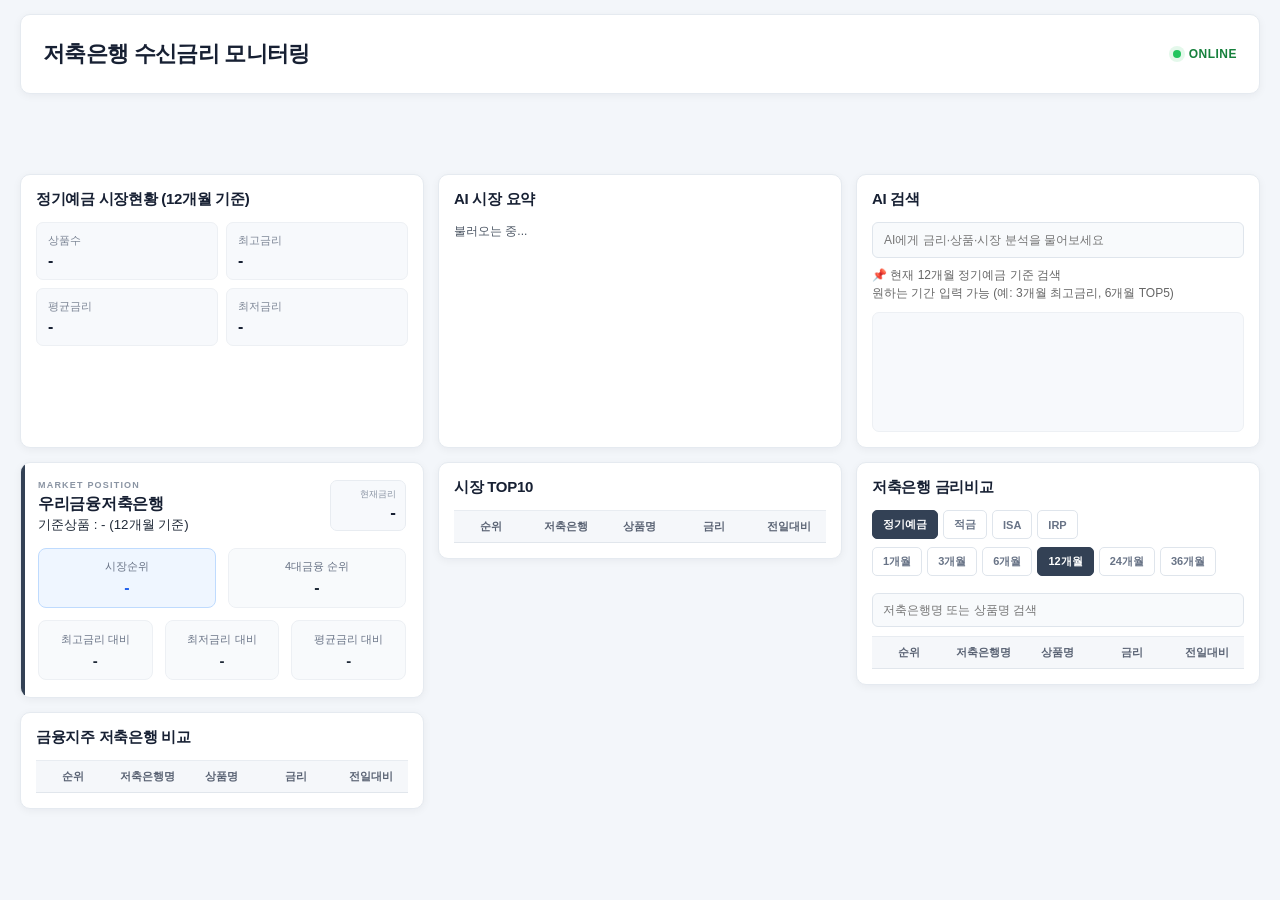
==== commit f1a3da1d: "Add dashboard scroll areas for AI and products" ====
--- a/templates/index.html
+++ b/templates/index.html
@@ -188,7 +188,7 @@
 </div>
 
 
-<div id="ai-answer">
+<div id="ai-answer" class="answer-scroll">
 
 </div>
 
@@ -712,102 +712,88 @@
     
     
     <table>
-    
-    
-    
-    <thead>
-    
-    
-    
-    <tr>
-    
-    
-    
-    <th>
-    순위
-    </th>
-    
-    
-    
-    <th>
-    저축은행명
-    </th>
-    
-    
-    
-    <th>
-    상품명
-    </th>
-    
-    
-    
-    <th>
-    금리
-    </th>
-    
-    
-    
-    <th>
-    전일대비
-    </th>
-    
-    
-    
-    </tr>
-    
-    
-    
-    </thead>
-    
-    
-    
-    
-    
-    <tbody id="product-table">
-    
-    
-    
-    </tbody>
-    
-    
-    
-    
-    
-    </table>
-    
-    
-    
-    
-    
-    </div>
-    
-    
-    
-    
-    
-    
-    
-    </div>
-    
-    
-    
-    
-    
-    
-    
-    </div>
-    
-    
-    
-    
-    
-    
-    
-    <script src="/static/js/dashboard.js"></script>
-    
-    
-    
-    </body>
-    
-    
-    </html>+
+
+<thead>
+
+
+<tr>
+
+
+<th>
+순위
+</th>
+
+
+<th>
+저축은행명
+</th>
+
+
+<th>
+상품명
+</th>
+
+
+<th>
+금리
+</th>
+
+
+<th>
+전일대비
+</th>
+
+
+</tr>
+
+
+</thead>
+
+
+</table>
+
+
+<div class="product-scroll">
+
+
+<table>
+
+
+<tbody id="product-table">
+
+
+</tbody>
+
+
+</table>
+
+
+</div>
+
+
+</div>
+
+
+
+
+
+</div>
+
+
+
+
+
+</div>
+
+
+
+
+
+<script src="/static/js/dashboard.js"></script>
+
+
+</body>
+
+
+</html>
--- a/static/css/dashboard.css
+++ b/static/css/dashboard.css
@@ -961,4 +961,42 @@
 
     line-height:1.5;
 
+}
+
+/* AI 검색 금리 증감 표시 */
+
+.rate-up {
+
+    color:#0066ff;
+
+    font-weight:bold;
+
+}
+
+
+.rate-down {
+
+    color:#ff0000;
+
+    font-weight:bold;
+
+}
+
+/* ===========================
+   AI / Product Scroll
+=========================== */
+
+
+.answer-scroll{
+
+    height:120px;
+
+    overflow-y:auto;
+
+    overflow-x:hidden;
+
+    white-space:pre-wrap;
+
+    word-break:break-word;
+
 }
